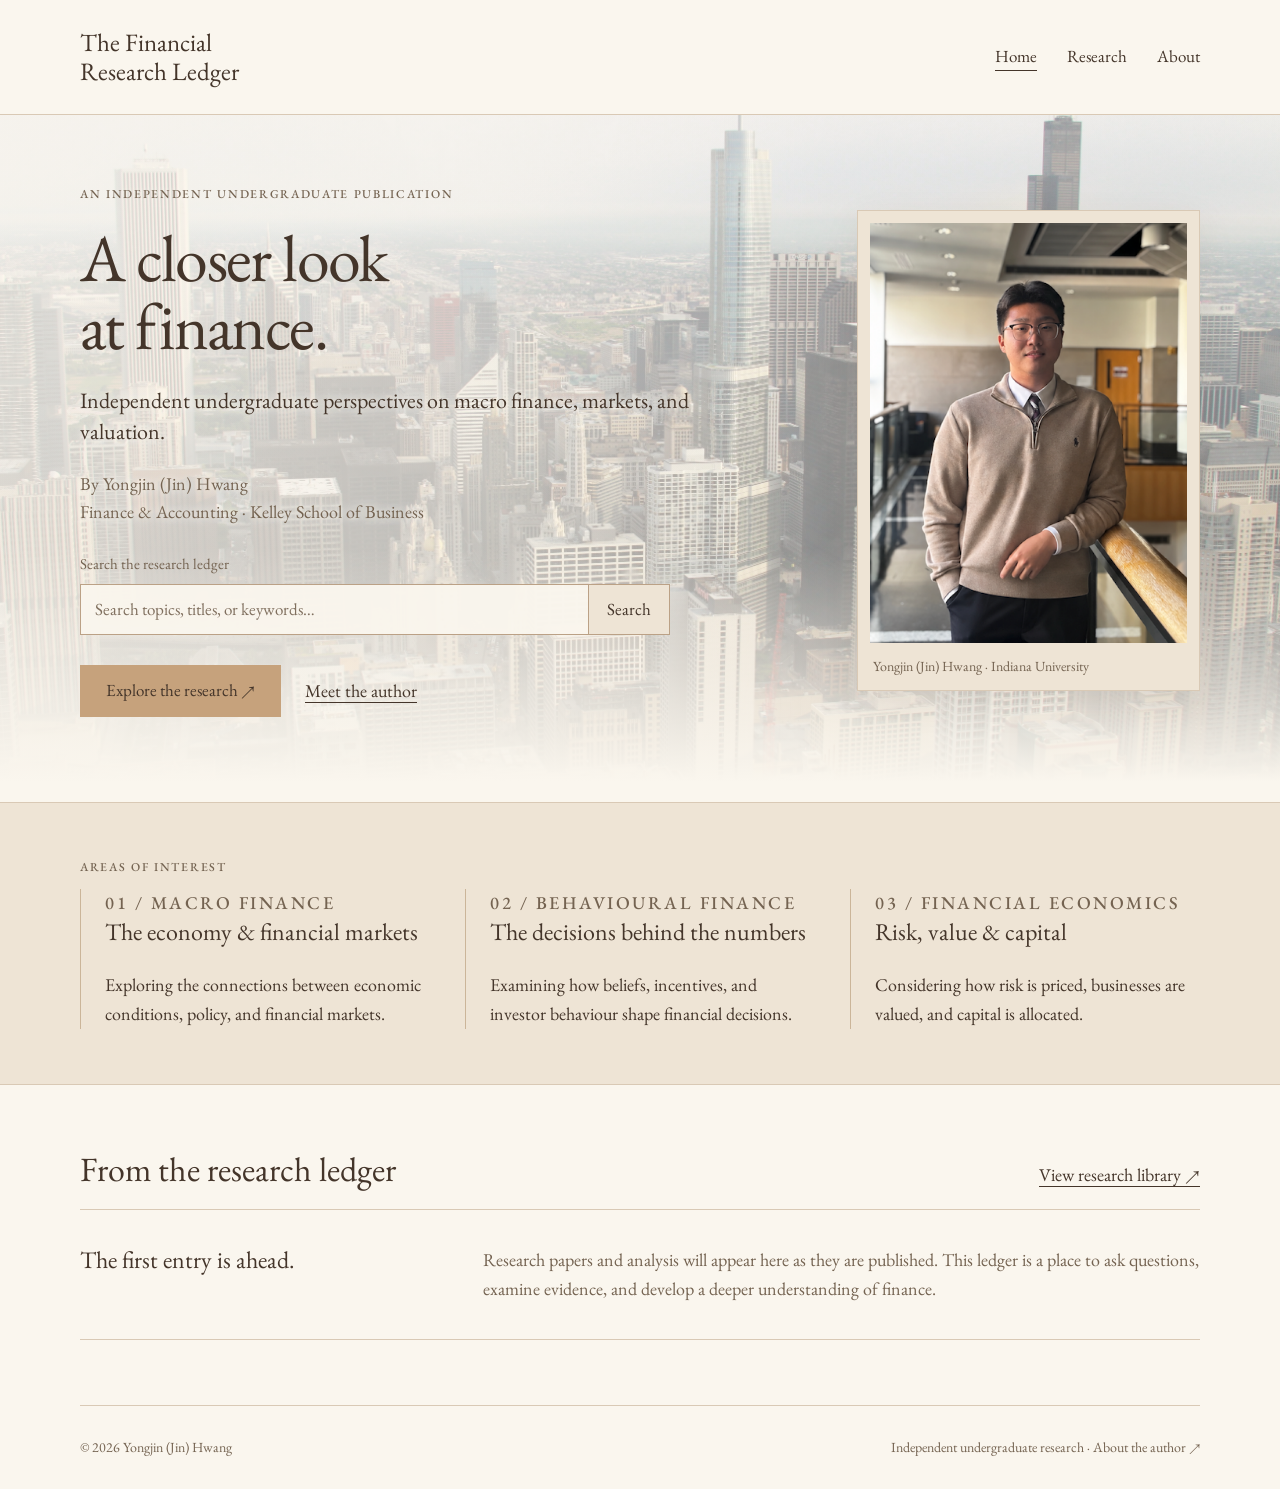
==== index.html @ 76487358 "Add files via upload" ====
<!doctype html><html lang="en"><head><meta charset="utf-8"><meta name="viewport" content="width=device-width,initial-scale=1"><title>The Financial Research Ledger | Yongjin (Jin) Hwang</title><meta name="description" content="Independent undergraduate perspectives on macro finance, markets, and valuation by Yongjin (Jin) Hwang."><meta name="theme-color" content="#faf6ee"><link rel="stylesheet" href="assets/style.css"></head><body><a class="skip" href="#main">Skip to content</a><header><div class="wrap top"><a class="brand" href="index.html">The Financial<br>Research Ledger</a><nav aria-label="Main navigation"><a href="index.html" aria-current="page">Home</a><a href="research.html">Research</a><a href="about.html">About</a></nav></div></header><main id="main"><div class="wrap hero"><div><p class="eyebrow">An independent undergraduate publication</p><h1>A closer look<br>at finance.</h1><p class="lede">Independent undergraduate perspectives on macro finance, markets, and valuation.</p><p class="muted">By Yongjin (Jin) Hwang<br>Finance & Accounting · Kelley School of Business</p><form class="search-form" role="search" action="research.html" method="get"><label class="search-label" for="research-query">Search the research ledger</label><div class="search-box"><input type="search" id="research-query" name="q" placeholder="Search topics, titles, or keywords…" maxlength="200"><button type="submit">Search</button></div></form><div class="actions"><a class="button" href="research.html">Explore the research ↗</a><a href="about.html">Meet the author</a></div></div><figure class="photo-frame"><img class="portrait" src="assets/yongjin-hwang-profile-v3.png" alt="Yongjin (Jin) Hwang standing beside an indoor balcony" width="405" height="658"><figcaption class="caption">Yongjin (Jin) Hwang · Indiana University</figcaption></figure></div><p class="wrap photo-credit">Chicago photograph: <a href="https://commons.wikimedia.org/wiki/File:Chicago_aerial_view.jpg">Sean McMenemy</a> · <a href="https://creativecommons.org/licenses/by/2.0/">CC BY 2.0</a> · Cropped in layout with a cream overlay</p><section class="band"><div class="wrap"><p class="eyebrow">Areas of interest</p><div class="topics"><div class="topic"><p class="eyebrow">01 / Macro finance</p><h3>The economy & financial markets</h3><p>Exploring the connections between economic conditions, policy, and financial markets.</p></div><div class="topic"><p class="eyebrow">02 / Behavioural finance</p><h3>The decisions behind the numbers</h3><p>Examining how beliefs, incentives, and investor behaviour shape financial decisions.</p></div><div class="topic"><p class="eyebrow">03 / Financial economics</p><h3>Risk, value & capital</h3><p>Considering how risk is priced, businesses are valued, and capital is allocated.</p></div></div></div></section><section class="wrap section"><div class="section-heading"><h2>From the research ledger</h2><a href="research.html">View research library ↗</a></div><div class="empty"><h3>The first entry is ahead.</h3><p class="muted">Research papers and analysis will appear here as they are published. This ledger is a place to ask questions, examine evidence, and develop a deeper understanding of finance.</p></div></section></main><footer class="wrap footer"><p>© 2026 Yongjin (Jin) Hwang</p><p>Independent undergraduate research · <a href="about.html">About the author ↗</a></p></footer></body></html>
---- assets/style.css ----
@import url('https://fonts.googleapis.com/css2?family=EB+Garamond:wght@400;500;600;700&display=swap');
:root{--cream:#faf6ee;--beige:#eee4d5;--camel:#c6a27c;--ink:#44352a;--muted:#746351;--line:#d9c9b5}*{box-sizing:border-box}body{margin:0;background:var(--cream);color:var(--ink);font-family:"EB Garamond",Garamond,serif;font-size:21px;line-height:1.55}button,input,select,textarea{font:inherit}a{color:inherit;text-underline-offset:5px}a:hover{color:#805a36}a:focus-visible{outline:2px solid #805a36;outline-offset:5px}.wrap{width:min(1120px,88%);margin:auto}.skip{position:absolute;top:-80px;background:var(--cream);padding:12px}.skip:focus{top:0}header{border-bottom:1px solid var(--line)}.top{display:flex;align-items:center;justify-content:space-between;gap:24px;padding:28px 0}.brand{text-decoration:none;font-size:25px;line-height:1.15;max-width:280px}nav{display:flex;gap:30px;font-size:19px}nav a{text-decoration:none}nav a[aria-current=page]{border-bottom:1px solid var(--ink)}.eyebrow{text-transform:uppercase;letter-spacing:.16em;font-size:14px;color:var(--muted);font-weight:600}.hero{padding:85px 0 76px;display:grid;grid-template-columns:1.35fr .65fr;gap:75px;align-items:center}h1,h2,h3,p{margin-top:0}h1{font-size:clamp(48px,6.5vw,80px);font-weight:400;line-height:1.04;letter-spacing:-.025em;margin:20px 0 25px}h2{font-weight:400;font-size:40px;line-height:1.15;margin-bottom:20px}h3{font-size:27px;font-weight:500;line-height:1.2}.lede{font-size:25px;max-width:650px;line-height:1.4}.muted{color:var(--muted)}.actions{display:flex;gap:24px;align-items:center;flex-wrap:wrap;margin-top:30px}.button{display:inline-block;padding:11px 25px;background:var(--camel);border:1px solid var(--camel);text-decoration:none}.button:hover{background:#b89169;color:#30261e}.portrait{width:100%;height:420px;object-fit:cover;object-position:50% 64%;display:block}.photo-frame{padding:12px;background:var(--beige);border:1px solid var(--line);margin:0}.caption{font-size:16px;padding:12px 3px 0;color:var(--muted)}.band{background:var(--beige);border-top:1px solid var(--line);border-bottom:1px solid var(--line);padding:55px 0}.topics{display:grid;grid-template-columns:repeat(3,1fr);gap:35px}.topic{border-left:1px solid #cbb599;padding-left:24px}.topic p{font-size:20px;margin-bottom:0}.section{padding:65px 0}.section-heading{display:flex;justify-content:space-between;gap:25px;align-items:baseline}.empty{border-top:1px solid var(--line);border-bottom:1px solid var(--line);padding:36px 0;display:grid;grid-template-columns:1fr 2fr;gap:45px}.empty p{margin:0}.page-title{padding:65px 0 35px;max-width:800px}.page-title h1{font-size:64px}.about-grid{display:grid;grid-template-columns:.75fr 1.25fr;gap:70px;padding-bottom:75px}.about-grid p{max-width:650px}.about-grid .portrait{height:530px}.note{padding:25px;background:var(--beige);font-size:20px}.footer{padding:30px 0;border-top:1px solid var(--line);display:flex;justify-content:space-between;gap:25px;font-size:16px;color:var(--muted)}.footer p{margin:0}.footer a{text-decoration:none} @media(max-width:720px){body{font-size:20px}.top{align-items:flex-start;flex-direction:column;gap:20px}.brand{max-width:none;font-size:24px}nav{gap:28px}.hero{grid-template-columns:1fr;padding:45px 0;gap:35px}.hero .photo-frame{max-width:360px}.portrait{height:350px}.topics{grid-template-columns:1fr;gap:27px}.band{padding:35px 0}.section{padding:45px 0}.section-heading{display:block}.empty{grid-template-columns:1fr;gap:15px}.page-title{padding-top:40px}.page-title h1{font-size:50px}.about-grid{grid-template-columns:1fr;gap:35px}.about-grid .photo-frame{max-width:360px}.about-grid .portrait{height:390px}.footer{flex-direction:column;gap:8px}h2{font-size:35px}}

/* Refined editorial typography and a quiet, imagined lakefront skyline. */
body{font-size:18px;line-height:1.6}nav{font-size:17px}.eyebrow{font-size:12px;letter-spacing:.14em;font-weight:500}h1{font-size:clamp(43px,5.6vw,66px)}h2{font-size:34px}h3{font-size:24px;font-weight:400}.lede{font-size:22px}.topic p,.note{font-size:18px}.caption,.footer{font-size:14px}.page-title h1{font-size:54px}.button{font-size:17px}.hero{position:relative;isolation:isolate;gap:65px;padding-top:70px;padding-bottom:65px}.hero:before{content:"";position:absolute;z-index:-1;pointer-events:none;inset:0 calc((1120px - 100vw)/2);background-image:linear-gradient(to bottom,var(--cream) 0%,transparent 35%,transparent 90%,var(--cream) 100%),url("chicago-real-aerial.jpg");background-position:center bottom;background-size:cover;background-repeat:no-repeat;opacity:.24}.hero>div:first-child{position:relative}.hero .lede,.hero .muted{text-shadow:0 0 15px var(--cream),0 0 8px var(--cream)}.search-form{margin:25px 0 0;max-width:590px}.search-label{display:block;font-size:15px;margin-bottom:8px;color:var(--muted)}.search-box{display:flex;background:rgba(250,246,238,.96);border:1px solid #bba186;min-height:49px}.search-box:focus-within{outline:2px solid #805a36;outline-offset:3px}.search-box input{width:100%;min-width:0;background:transparent;border:0;color:var(--ink);padding:11px 14px;font-size:17px;outline:none}.search-box input::placeholder{color:#80705f;opacity:1}.search-box button{border:0;border-left:1px solid #bba186;background:var(--beige);color:var(--ink);padding:10px 18px;font-size:17px;cursor:pointer}.search-box button:hover{background:var(--camel)}.search-hint{font-size:14px;color:var(--muted);margin:7px 0 0}.search-section{padding-top:0}.results{margin-top:30px}.result-row{padding:25px 0;border-bottom:1px solid var(--line)}.result-row h3{margin-bottom:10px}.result-row p{margin-bottom:8px}.search-status{font-size:17px;color:var(--muted)}
@media(max-width:1272px){.hero:before{inset:0 -6.82%}}@media(max-width:720px){body{font-size:17px}nav{font-size:16px}.hero{padding-top:38px;padding-bottom:40px;gap:30px}.hero:before{background-size:auto 80%;background-position:30% top;opacity:.2}h1{font-size:48px}h2{font-size:30px}h3{font-size:23px}.page-title h1{font-size:44px}.lede{font-size:21px}.topic p,.note{font-size:17px}.hero .photo-frame{max-width:320px}.brand{font-size:25px}.footer{font-size:14px}.search-box button{padding:10px 14px}}


/* Real Chicago photograph, shown smaller to keep landmark towers clear of the portrait. */
.hero:before{background-color:var(--cream);background-image:linear-gradient(to bottom,rgba(250,246,238,.06) 55%,#faf6ee 100%),linear-gradient(to right,rgba(250,246,238,.80) 0%,rgba(250,246,238,.68) 40%,rgba(250,246,238,.43) 61%,#faf6ee 76%),url("chicago-real-aerial.jpg");background-size:cover,cover,75% auto;background-position:center,center,left center;background-repeat:no-repeat;opacity:1}.hero .photo-frame{box-shadow:0 12px 35px rgba(86,63,39,.08)}.portrait{object-position:50% 35%}.photo-credit{font-size:13px;color:var(--muted);text-align:right;margin-top:-20px;padding-bottom:20px}.photo-credit a{color:inherit}
@media(max-width:720px){.hero:before{background-image:linear-gradient(to bottom,rgba(250,246,238,.73),rgba(250,246,238,.78) 60%,#faf6ee 88%),url("chicago-real-aerial.jpg");background-size:cover,100% auto;background-position:center,center top;opacity:1}.hero .portrait{height:auto}.photo-credit{text-align:left;font-size:12px;margin-top:0}}

/* Continuous photograph across the complete homepage banner. */
.hero:before{background-image:linear-gradient(to bottom,rgba(250,246,238,.04) 65%,#faf6ee 100%),linear-gradient(to right,rgba(250,246,238,.82) 0%,rgba(250,246,238,.70) 38%,rgba(250,246,238,.43) 65%,rgba(250,246,238,.36) 100%),url("chicago-real-aerial.jpg");background-size:cover,cover,cover;background-position:center,center,center 45%;background-repeat:no-repeat}
@media(max-width:720px){.hero:before{background-image:linear-gradient(to bottom,rgba(250,246,238,.72),rgba(250,246,238,.65) 70%,#faf6ee 100%),url("chicago-real-aerial.jpg");background-size:cover,cover;background-position:center,58% center}.hero .portrait{height:auto}}
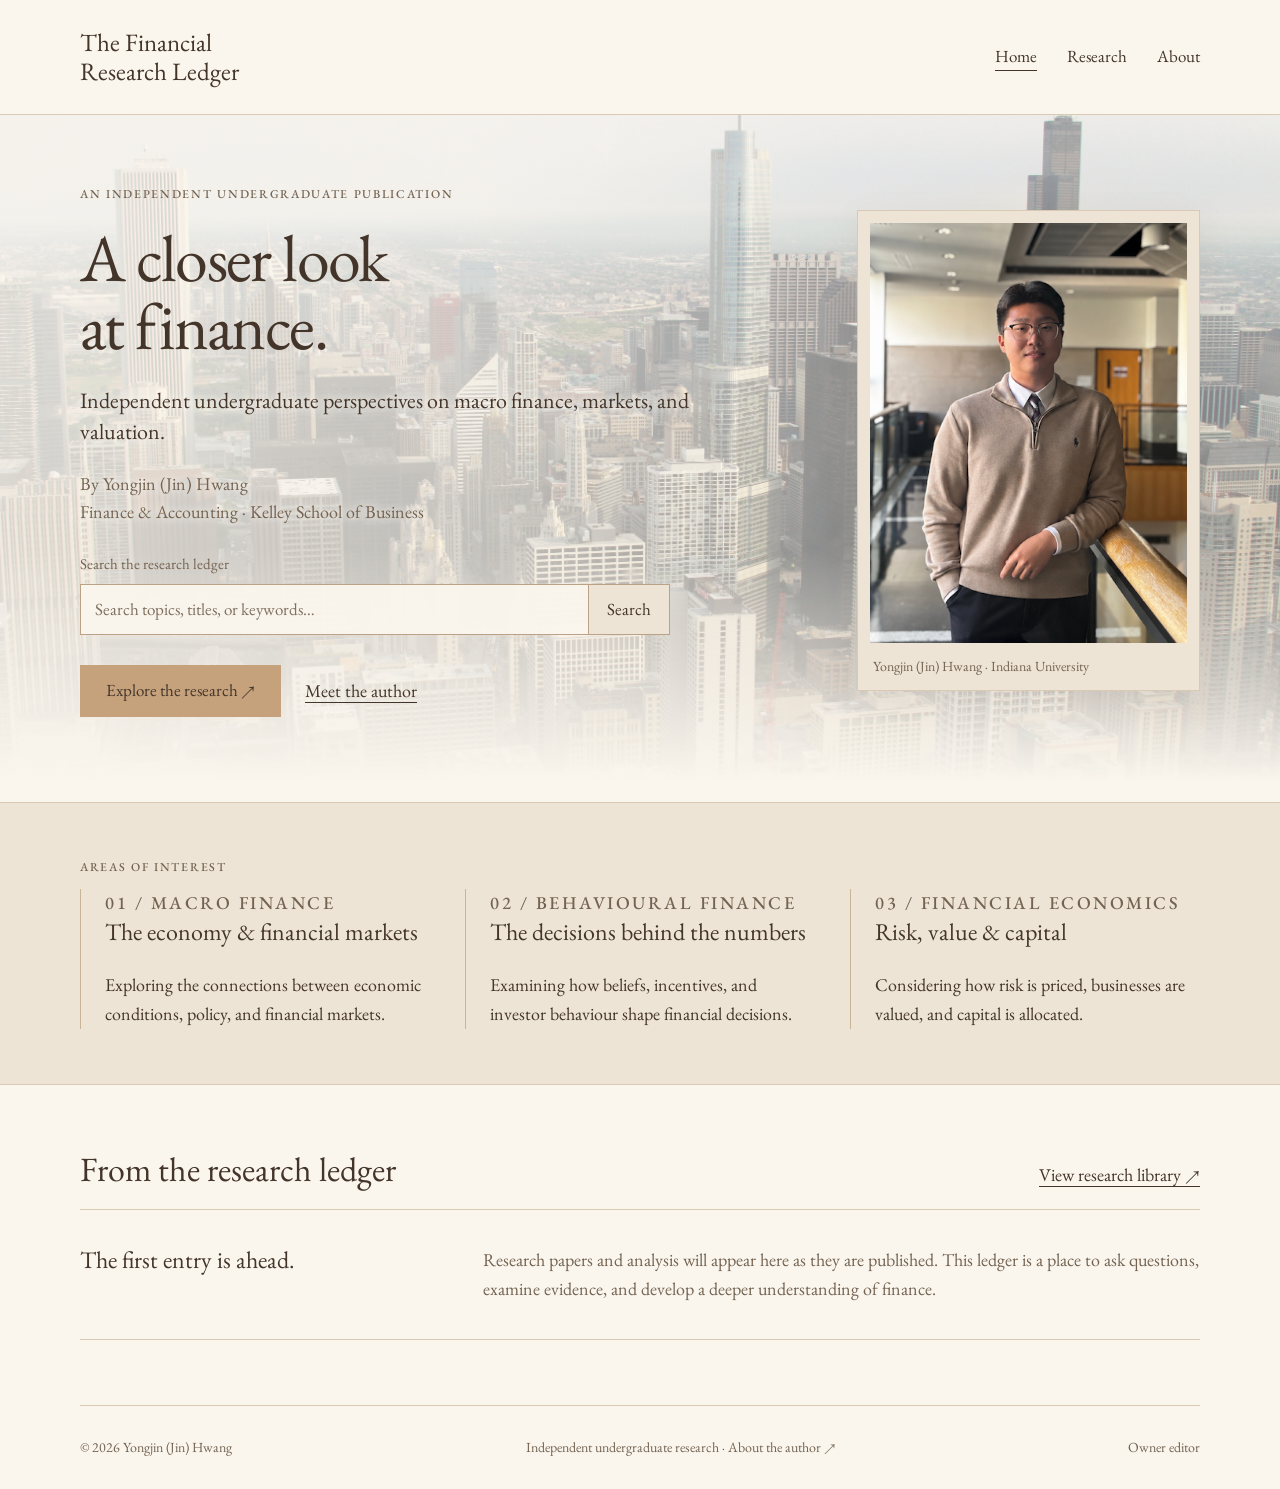
==== commit ca1ab091: "Add files via upload" ====
--- a/index.html
+++ b/index.html
@@ -1 +1 @@
-<!doctype html><html lang="en"><head><meta charset="utf-8"><meta name="viewport" content="width=device-width,initial-scale=1"><title>The Financial Research Ledger | Yongjin (Jin) Hwang</title><meta name="description" content="Independent undergraduate perspectives on macro finance, markets, and valuation by Yongjin (Jin) Hwang."><meta name="theme-color" content="#faf6ee"><link rel="stylesheet" href="assets/style.css"></head><body><a class="skip" href="#main">Skip to content</a><header><div class="wrap top"><a class="brand" href="index.html">The Financial<br>Research Ledger</a><nav aria-label="Main navigation"><a href="index.html" aria-current="page">Home</a><a href="research.html">Research</a><a href="about.html">About</a></nav></div></header><main id="main"><div class="wrap hero"><div><p class="eyebrow">An independent undergraduate publication</p><h1>A closer look<br>at finance.</h1><p class="lede">Independent undergraduate perspectives on macro finance, markets, and valuation.</p><p class="muted">By Yongjin (Jin) Hwang<br>Finance & Accounting · Kelley School of Business</p><form class="search-form" role="search" action="research.html" method="get"><label class="search-label" for="research-query">Search the research ledger</label><div class="search-box"><input type="search" id="research-query" name="q" placeholder="Search topics, titles, or keywords…" maxlength="200"><button type="submit">Search</button></div></form><div class="actions"><a class="button" href="research.html">Explore the research ↗</a><a href="about.html">Meet the author</a></div></div><figure class="photo-frame"><img class="portrait" src="assets/yongjin-hwang-profile-v3.png" alt="Yongjin (Jin) Hwang standing beside an indoor balcony" width="405" height="658"><figcaption class="caption">Yongjin (Jin) Hwang · Indiana University</figcaption></figure></div><p class="wrap photo-credit">Chicago photograph: <a href="https://commons.wikimedia.org/wiki/File:Chicago_aerial_view.jpg">Sean McMenemy</a> · <a href="https://creativecommons.org/licenses/by/2.0/">CC BY 2.0</a> · Cropped in layout with a cream overlay</p><section class="band"><div class="wrap"><p class="eyebrow">Areas of interest</p><div class="topics"><div class="topic"><p class="eyebrow">01 / Macro finance</p><h3>The economy & financial markets</h3><p>Exploring the connections between economic conditions, policy, and financial markets.</p></div><div class="topic"><p class="eyebrow">02 / Behavioural finance</p><h3>The decisions behind the numbers</h3><p>Examining how beliefs, incentives, and investor behaviour shape financial decisions.</p></div><div class="topic"><p class="eyebrow">03 / Financial economics</p><h3>Risk, value & capital</h3><p>Considering how risk is priced, businesses are valued, and capital is allocated.</p></div></div></div></section><section class="wrap section"><div class="section-heading"><h2>From the research ledger</h2><a href="research.html">View research library ↗</a></div><div class="empty"><h3>The first entry is ahead.</h3><p class="muted">Research papers and analysis will appear here as they are published. This ledger is a place to ask questions, examine evidence, and develop a deeper understanding of finance.</p></div></section></main><footer class="wrap footer"><p>© 2026 Yongjin (Jin) Hwang</p><p>Independent undergraduate research · <a href="about.html">About the author ↗</a></p></footer></body></html>+<!doctype html><html lang="en"><head><meta charset="utf-8"><meta name="viewport" content="width=device-width,initial-scale=1"><title>The Financial Research Ledger | Yongjin (Jin) Hwang</title><meta name="description" content="Independent undergraduate perspectives on macro finance, markets, and valuation by Yongjin (Jin) Hwang."><meta name="theme-color" content="#faf6ee"><link rel="stylesheet" href="assets/style.css"></head><body><a class="skip" href="#main">Skip to content</a><header><div class="wrap top"><a class="brand" href="index.html">The Financial<br>Research Ledger</a><nav aria-label="Main navigation"><a href="index.html" aria-current="page">Home</a><a href="research.html">Research</a><a href="about.html">About</a></nav></div></header><main id="main"><div class="wrap hero"><div><p class="eyebrow">An independent undergraduate publication</p><h1>A closer look<br>at finance.</h1><p class="lede">Independent undergraduate perspectives on macro finance, markets, and valuation.</p><p class="muted">By Yongjin (Jin) Hwang<br>Finance & Accounting · Kelley School of Business</p><form class="search-form" role="search" action="research.html" method="get"><label class="search-label" for="research-query">Search the research ledger</label><div class="search-box"><input type="search" id="research-query" name="q" placeholder="Search topics, titles, or keywords…" maxlength="200"><button type="submit">Search</button></div></form><div class="actions"><a class="button" href="research.html">Explore the research ↗</a><a href="about.html">Meet the author</a></div></div><figure class="photo-frame"><img class="portrait" src="assets/yongjin-hwang-profile-v3.png" alt="Yongjin (Jin) Hwang standing beside an indoor balcony" width="405" height="658"><figcaption class="caption">Yongjin (Jin) Hwang · Indiana University</figcaption></figure></div><p class="wrap photo-credit">Chicago photograph: <a href="https://commons.wikimedia.org/wiki/File:Chicago_aerial_view.jpg">Sean McMenemy</a> · <a href="https://creativecommons.org/licenses/by/2.0/">CC BY 2.0</a> · Cropped in layout with a cream overlay</p><section class="band"><div class="wrap"><p class="eyebrow">Areas of interest</p><div class="topics"><div class="topic"><p class="eyebrow">01 / Macro finance</p><h3>The economy & financial markets</h3><p>Exploring the connections between economic conditions, policy, and financial markets.</p></div><div class="topic"><p class="eyebrow">02 / Behavioural finance</p><h3>The decisions behind the numbers</h3><p>Examining how beliefs, incentives, and investor behaviour shape financial decisions.</p></div><div class="topic"><p class="eyebrow">03 / Financial economics</p><h3>Risk, value & capital</h3><p>Considering how risk is priced, businesses are valued, and capital is allocated.</p></div></div></div></section><section class="wrap section"><div class="section-heading"><h2>From the research ledger</h2><a href="research.html">View research library ↗</a></div><div class="empty" id="latest-research"><h3>The first entry is ahead.</h3><p class="muted">Research papers and analysis will appear here as they are published. This ledger is a place to ask questions, examine evidence, and develop a deeper understanding of finance.</p></div></section></main><footer class="wrap footer"><p>© 2026 Yongjin (Jin) Hwang</p><p>Independent undergraduate research · <a href="about.html">About the author ↗</a></p><a href="admin.html">Owner editor</a></footer><script src="assets/research-data.js"></script><script src="assets/latest-research.js"></script></body></html>
